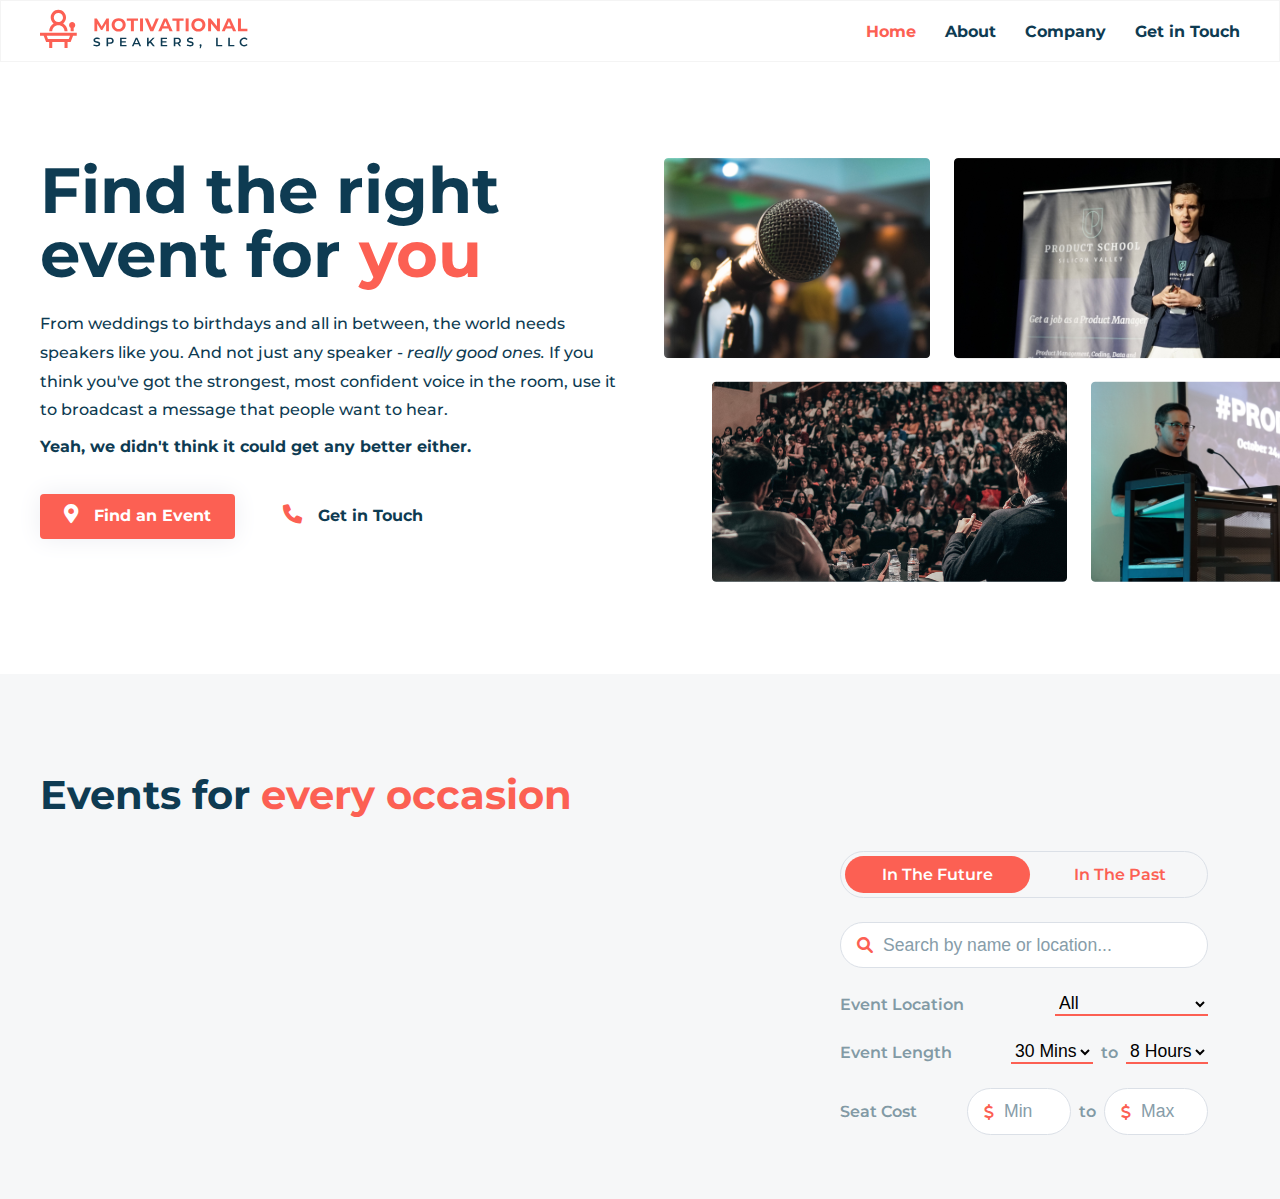
==== index.html @ 69e9b5e1 "Added event section filters template" ====
<!DOCTYPE html>
<html lang="en">
	<head>
		<title>Motivational Speakers, LLC</title>
		<!-- Fonts -->
		<link href='https://fonts.googleapis.com/css?family=Montserrat:100,200,300,400,500,600,700,800,900' rel='stylesheet'>
		<!-- Styles -->
		<link rel="stylesheet" href="./css/styles.css">
		<link rel="stylesheet" href="./css/fontawesome.css">
		<!-- JavaScript -->
		<script
			src="https://code.jquery.com/jquery-3.6.0.min.js"
			integrity="sha256-/xUj+3OJU5yExlq6GSYGSHk7tPXikynS7ogEvDej/m4="
			crossorigin="anonymous">
		</script>
		<script type="text/javascript" src="./js/scripts.js"></script>
	</head>
	<body>
		<!-- Site Navigation -->
		<div class="site-nav-wrapper wide-wrapper">
			<div class="site-nav-container container">
				<div class="site-logo-wrapper">
					<a href="index.html">
						<img class="site-logo" src="assets/logo.svg" alt="Motivational Speakers, LLC">
					</a>
				</div>
				<div class="site-nav">
					<li><a class="site-nav-link" href="./index.html">Home</a></li>
					<li><a class="site-nav-link" href="#">About</a></li>
					<li><a class="site-nav-link" href="#">Company</a></li>
					<li><a class="site-nav-link" href="#">Get in Touch</a></li>
				</div>
			</div>
		</div>
		<!-- Landing Focus Content -->
		<div class="focus-area-wrapper wide-wrapper">
			<div class="focus-area-background-container">
				<img src="assets/top-graphic.png" alt="Pictures of Motivational Speakers">
			</div>
			<div class="focus-area-content-container container">
				<div class="focus-area-content">
					<h1 class="focus-area-header">Find the right event for <span class="highlight-text">you</span></h1>
					<div class="focus-area-description">
						From weddings to birthdays and all in between, the world needs speakers like you.  And not just any speaker - <i>really good ones.</i>  If you think you've got the strongest, most confident voice in the room, use it to broadcast a message that people want to hear.
						<div class="focus-area-tagline">Yeah, we didn't think it could get any better either.</div>
						<div class="focus-area-buttons">
							<a class="large-button solid-button" href="#"><i class="fas fa-map-marker-alt"></i>Find an Event</a>
							<a class="large-button" href="#"><i class="fas fa-phone"></i>Get in Touch</a>
						</div>
					</div>
				</div>
			</div>
		</div>
		<div class="events-section-wrapper wide-wrapper">
			<div class="events-section-container container">
				<h2 class="events-header">Events for <span class="highlight-text">every occasion</span></h2>
				<div class="events-wrapper">
					<div id="events-container" class="events-container">
						<div id="events-results" class="events-results">
							
						</div>
						<div id="events-filters" class="events-filters">
							<form id="event-filters-form" class="event-filters-form">
								<div class="radio-large-wrapper">
									<input type="radio" id="event-archived-future" name="archived" value="0" checked>
									<label for="archived-future">In The Future</label>
									<input type="radio" id="event-archived-past" name="archived" value="1">
									<label for="archived-past">In The Past</label>
								</div>

								<div class="event-name-search-wrapper filter-text-wrapper">
									<i class="fas fa-search"></i>
									<input type="text" id="event-name" name="event-name" placeholder="Search by name or location...">
								</div>

								<div class="event-filter-row">
									<div class="event-filter-row-label">Event Location</div>
									<div class="event-filter-row-inputs">
										<select name="event-location" id="event-location">
											<option value="All" selected>All</option>
											<option value="Atlanta, GA">Atlanta, GA</option>
											<option value="Coolray Field">Coolray Field</option>
											<option value="SunTrust Plaza">SunTrust Plaza</option>
											<option value="Peachtree Tower">Peachtree Tower</option>
										</select>
									</div>
								</div>
								<div class="event-filter-row">
									<div class="event-filter-row-label">Event Length</div>
									<div class="event-filter-row-inputs">
										<select name="event-length-min" id="event-length-min">
											<option value="30 Mins" selected>30 Mins</option>
											<option value="1 Hour">1 Hour</option>
											<option value="2 Hours">2 Hours</option>
											<option value="3 Hours">3 Hours</option>
											<option value="8 Hours">8 Hours</option>
										</select>
										<div class="filter-row-input-seperator">to</div>
										<select name="event-length-Max" id="event-length-Max">
											<option value="30 Mins">30 Mins</option>
											<option value="1 Hour">1 Hour</option>
											<option value="2 Hours">2 Hours</option>
											<option value="3 Hours">3 Hours</option>
											<option value="8 Hours" selected>8 Hours</option>
										</select>
									</div>
								</div>

								<div class="event-filter-row">
									<div class="event-filter-row-label">Seat Cost</div>
									<div class="event-filter-row-inputs ">
										<div class="filter-text-wrapper">
											<i class="fas fa-dollar-sign"></i>
											<input type="number" class="filter-cost-input" id="event-cost-min" name="event-cost-min" placeholder="Min">
										</div>
										<div class="filter-row-input-seperator">to</div>
										<div class="filter-text-wrapper">
											<i class="fas fa-dollar-sign"></i>
											<input type="number" class="filter-cost-input" id="event-cost-max" name="event-cost-max" placeholder="Max">
										</div>
									</div>
								</div>
							</form>
						</div>

					</div>
				</div>
			</div>
		</div>
	</body>
</html>
---- css/styles.css ----
/* Layout Elements */

body {
    margin: 0;
    color: #0e3b52;
    font-family: 'Montserrat';
}

a {
    color: #0e3b52;
    text-decoration: inherit;
    transition: all 0.5s ease;
}

a:hover {
    color: #fc6053;
}

/* Navigation */

.site-nav-wrapper {
    padding: 8px;
    border-width: 1px;
    border-style: solid;
    border-color: #f4f4f4;
    margin-bottom: 96px;
}

.site-nav-container {
    display: flex;
    justify-content: space-between;
}

.site-nav {
    align-self: center;
    font-weight: 700;
}

.site-nav-link.active-link {
    color: #fc6053;
}

.site-nav-link.active-link:hover {
    color: #0e3b52;
}

.site-nav li {
    display: inline-block;
}

.site-nav li+li {
    padding-left: 24px;
}

.site-logo {
    height: 40px;
}

/* Focus Area */

.focus-area-wrapper {
    position: relative;
    height: 424px;
    margin-bottom: 92px;
}

.focus-area-background-container {
    position: absolute;
    width: 50%;
    height: 100%;
    right: 0;
    overflow: hidden;
    transition: all 0.5s ease;
    z-index: -1;
}

.focus-area-background-container img {
    left: 24px;
    position: absolute;
}

.focus-area-content-container {
    display: flex;
}

.focus-area-content {
    width: 49%;
    padding: 0 16px 24px 0;
    background-color: #ffffff;
    box-shadow: 0 0 16px 16px #ffffff;
}

.focus-area-header {
    font-size: 4em;
    margin-top: 0;
    margin-bottom: 24px;
    line-height: 1;
}

.focus-area-description {
    line-height: 1.8;
    font-weight: 500;
}

.focus-area-tagline {
    font-weight: 700;
    padding-top: 8px;
}

.focus-area-buttons {
    display: flex;
    margin-top: 32px;
}

/* Events Section */

.events-section-wrapper {
    background-color: #f6f7f8;
    padding: 64px 0;
}

.events-header {
    font-size: 2.5em;
    margin: 32px 0;
}

.events-container {
    display: flex;
}

.events-results {
    width: 64%;
}

/* Events Filters */

.events-filters {
    flex-grow: 1;
    padding: 0 32px;
    min-width: 368px;
}

.event-filters-form > div + div {
    margin-top: 24px;
}

.filter-text-wrapper {
    border: 1px solid #dbe0e7;
    background-color: #fff;
    border-radius: 64px;
    padding: 8px;
    display: flex;
    align-items: center;
}

.filter-text-wrapper > i {
    padding: 0 8px;
    color: #fc6053;
}

.filter-text-wrapper > input {
    border: none;
    outline: none;
    flex-grow: 1;
    font-size: 1.1em;
    line-height: 1.5;
}

.filter-text-wrapper > input::placeholder {
    color: #879da9;
    opacity: 1;
}

.event-filter-row {
    display: flex;
    justify-content: space-between;
    align-items: center;
}

.event-filter-row-label {
    color: #829aa5;
    font-weight: 600;
}

.event-filter-row-inputs {
    flex-grow: 1;
    display: flex;
    justify-content: flex-end;
    align-items: center;
}

.event-filter-row-inputs select {
    border-width: 0 0 2px 0;
    border-color: #fc6053;
    background: transparent;
    font-size: 1.1em;
    line-height: 1.5;
    outline: none;
}

.filter-row-input-seperator {
    color: #829aa5;
    font-weight: 600;
    padding: 0 8px;
}

.filter-cost-input {
    width: 56px;
}

/* Reusable Styles */

.container {
    max-width:  1200px;
    flex-grow: 1;
}

.wide-wrapper {
    display: flex;
    justify-content: center;
}

.highlight-text {
    color: #fc6053;
}

/* Buttons */

.large-button {
    padding: 8px 24px;
    border-radius: 4px;
    font-weight: 700;
    transition: all .25s ease;
}

.large-button i {
    padding-right: 16px;
    color: #fc6053;
    font-size: 1.2em;
    transition: all .25s ease;
}

.large-button:hover {
    background-color: #fc6053;
    color: #fff;
}

.large-button:hover i {
    color: #fff;
}

.large-button + .large-button {
    margin-left: 24px;
}

.solid-button {
    background-color: #fc6053;
    color: #fff;
    box-shadow: 0 0 24px 0 #ecedf2;
}

.solid-button i {
    color: #fff;
}

.solid-button:hover {
    background-color: #fff;
    color: #fc6053;
    box-shadow: 0 0 0 0 #ecedf2;
}

.solid-button:hover i {
    color: #fc6053;
}

/* Text Radio Buttons */

.radio-large-wrapper {
    border: 1px solid #dbe0e7;
    border-radius: 64px;
    display: flex;
}

.radio-large-wrapper label {
    border-radius: 64px;
    color: #fc6053;
    padding: 9px 24px;
    transition: all 0.5s ease;
    flex-grow: 1;
    text-align: center;
    margin: 4px;
    font-weight: 600;
}

.radio-large-wrapper input[type="radio"] {
    display: none;
}

.radio-large-wrapper input[type="radio"]:checked + label {
    background-color: #fc6053;
    color: #fff;
}

/* Responsive Styles */
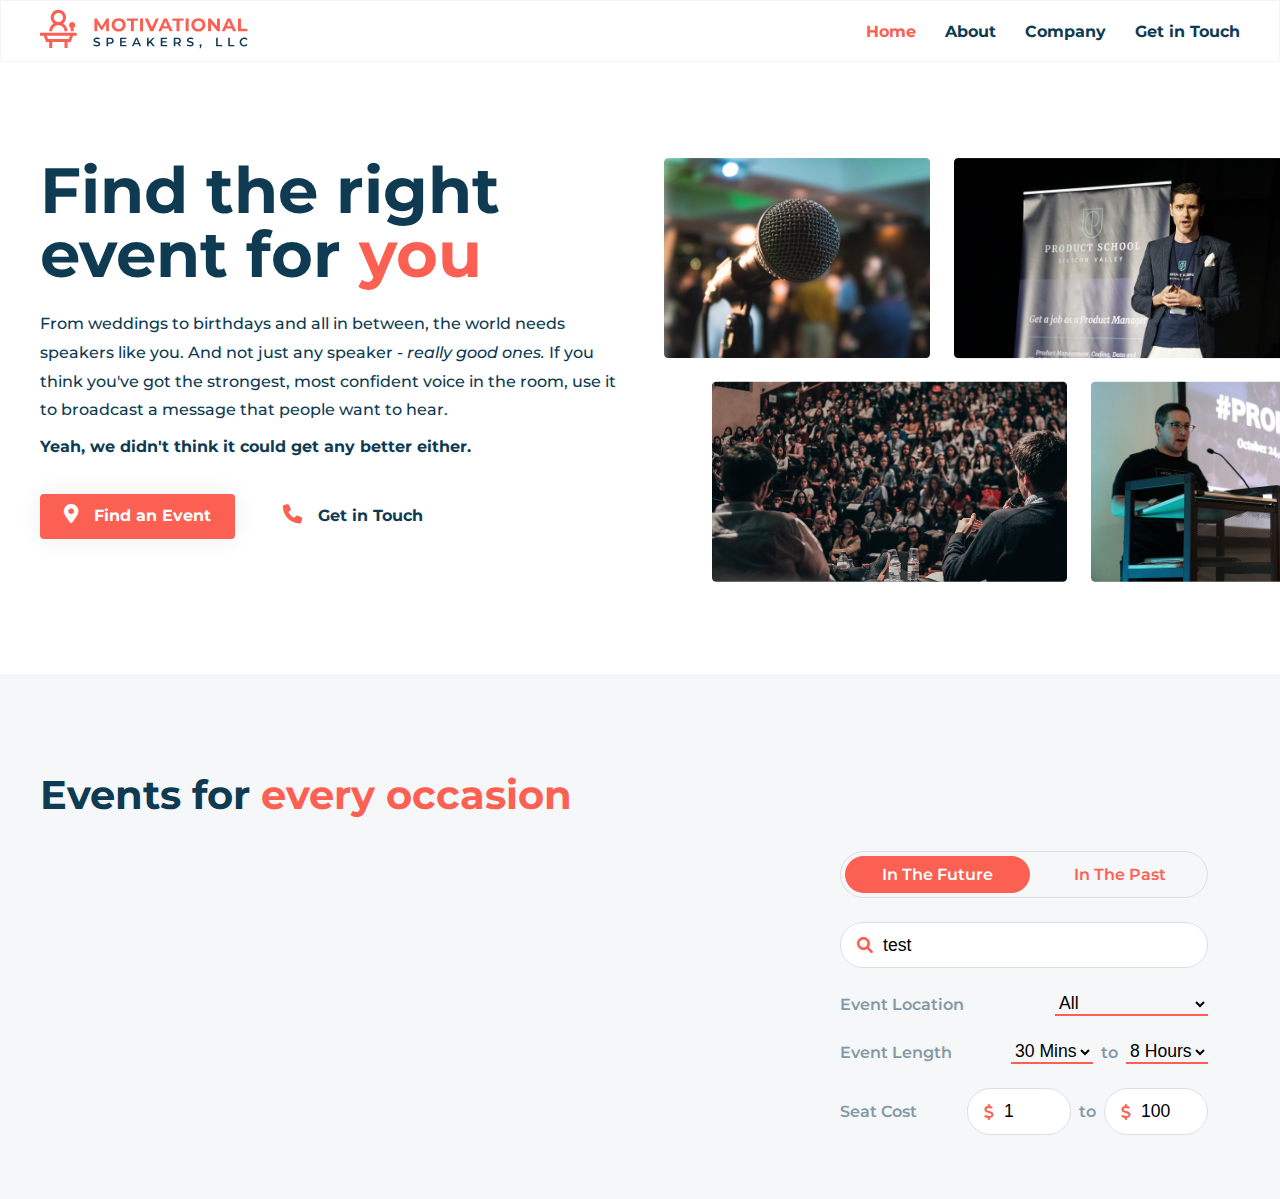
==== commit 087d810a: "Updating html input values and beginning js" ====
--- a/index.html
+++ b/index.html
@@ -51,28 +51,31 @@
 				</div>
 			</div>
 		</div>
+		<!-- Events Section -->
 		<div class="events-section-wrapper wide-wrapper">
 			<div class="events-section-container container">
 				<h2 class="events-header">Events for <span class="highlight-text">every occasion</span></h2>
 				<div class="events-wrapper">
 					<div id="events-container" class="events-container">
+						<!-- Events Section Results -->
 						<div id="events-results" class="events-results">
 							
 						</div>
+						<!-- Events Section Filters -->
 						<div id="events-filters" class="events-filters">
 							<form id="event-filters-form" class="event-filters-form">
 								<div class="radio-large-wrapper">
 									<input type="radio" id="event-archived-future" name="archived" value="0" checked>
-									<label for="archived-future">In The Future</label>
+									<label for="event-archived-future">In The Future</label>
 									<input type="radio" id="event-archived-past" name="archived" value="1">
-									<label for="archived-past">In The Past</label>
+									<label for="event-archived-past">In The Past</label>
 								</div>
-
-								<div class="event-name-search-wrapper filter-text-wrapper">
+								<div class="event-title-search-wrapper filter-text-wrapper">
 									<i class="fas fa-search"></i>
-									<input type="text" id="event-name" name="event-name" placeholder="Search by name or location...">
+									<input type="text" id="event-title" name="event-title" placeholder="Search by name or location..." value="test">
 								</div>
-
+								<!-- Ideally, the following selects would be populated dynamically on the backend, 
+									js titles and locations hard coded to match -->
 								<div class="event-filter-row">
 									<div class="event-filter-row-label">Event Location</div>
 									<div class="event-filter-row-inputs">
@@ -82,6 +85,8 @@
 											<option value="Coolray Field">Coolray Field</option>
 											<option value="SunTrust Plaza">SunTrust Plaza</option>
 											<option value="Peachtree Tower">Peachtree Tower</option>
+											<option value="Reno, CA">Reno, CA</option>
+											<option value="Rainbowland">Rainbowland</option>
 										</select>
 									</div>
 								</div>
@@ -96,7 +101,7 @@
 											<option value="8 Hours">8 Hours</option>
 										</select>
 										<div class="filter-row-input-seperator">to</div>
-										<select name="event-length-Max" id="event-length-Max">
+										<select name="event-length-Max" id="event-length-max">
 											<option value="30 Mins">30 Mins</option>
 											<option value="1 Hour">1 Hour</option>
 											<option value="2 Hours">2 Hours</option>
@@ -111,12 +116,12 @@
 									<div class="event-filter-row-inputs ">
 										<div class="filter-text-wrapper">
 											<i class="fas fa-dollar-sign"></i>
-											<input type="number" class="filter-cost-input" id="event-cost-min" name="event-cost-min" placeholder="Min">
+											<input type="number" class="filter-cost-input" id="event-cost-min" name="event-cost-min" placeholder="Min" value="1">
 										</div>
 										<div class="filter-row-input-seperator">to</div>
 										<div class="filter-text-wrapper">
 											<i class="fas fa-dollar-sign"></i>
-											<input type="number" class="filter-cost-input" id="event-cost-max" name="event-cost-max" placeholder="Max">
+											<input type="number" class="filter-cost-input" id="event-cost-max" name="event-cost-max" placeholder="Max" value="100">
 										</div>
 									</div>
 								</div>
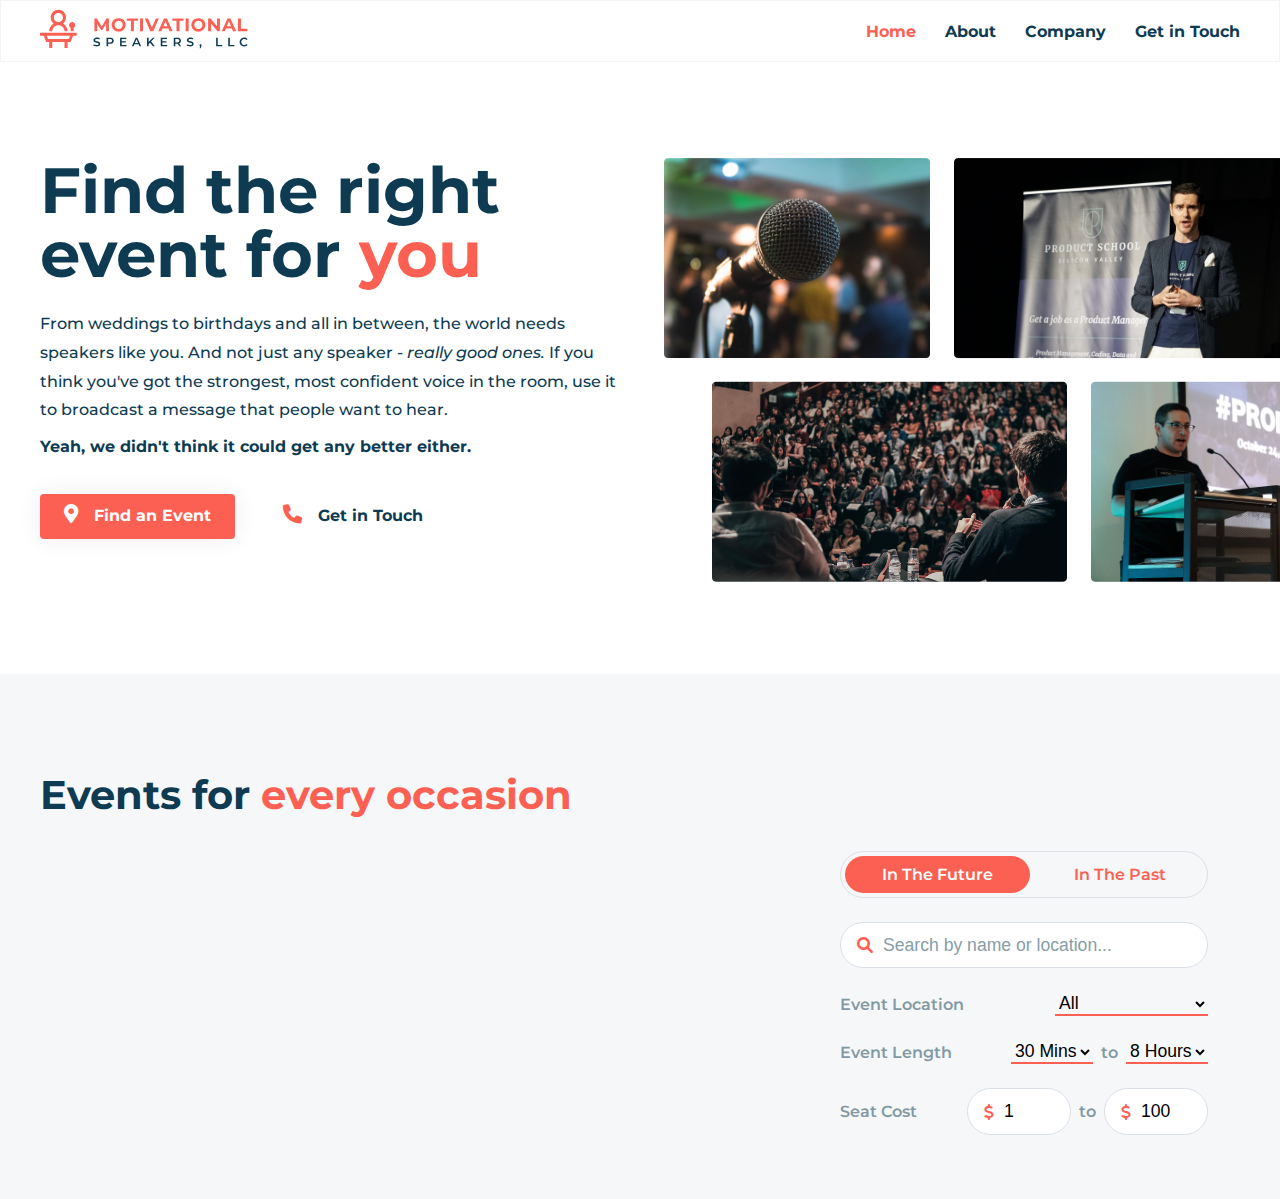
==== commit 20dda18c: "Building rough draft of event generation" ====
--- a/index.html
+++ b/index.html
@@ -65,14 +65,14 @@
 						<div id="events-filters" class="events-filters">
 							<form id="event-filters-form" class="event-filters-form">
 								<div class="radio-large-wrapper">
-									<input type="radio" id="event-archived-future" name="archived" value="0" checked>
+									<input type="radio" id="event-archived-future" name="archived" class="archived-radio" value="0" checked>
 									<label for="event-archived-future">In The Future</label>
-									<input type="radio" id="event-archived-past" name="archived" value="1">
+									<input type="radio" id="event-archived-past" name="archived" class="archived-radio" value="1">
 									<label for="event-archived-past">In The Past</label>
 								</div>
 								<div class="event-title-search-wrapper filter-text-wrapper">
 									<i class="fas fa-search"></i>
-									<input type="text" id="event-title" name="event-title" placeholder="Search by name or location..." value="test">
+									<input type="text" id="event-title" name="event-title" placeholder="Search by name or location...">
 								</div>
 								<!-- Ideally, the following selects would be populated dynamically on the backend, 
 									js titles and locations hard coded to match -->
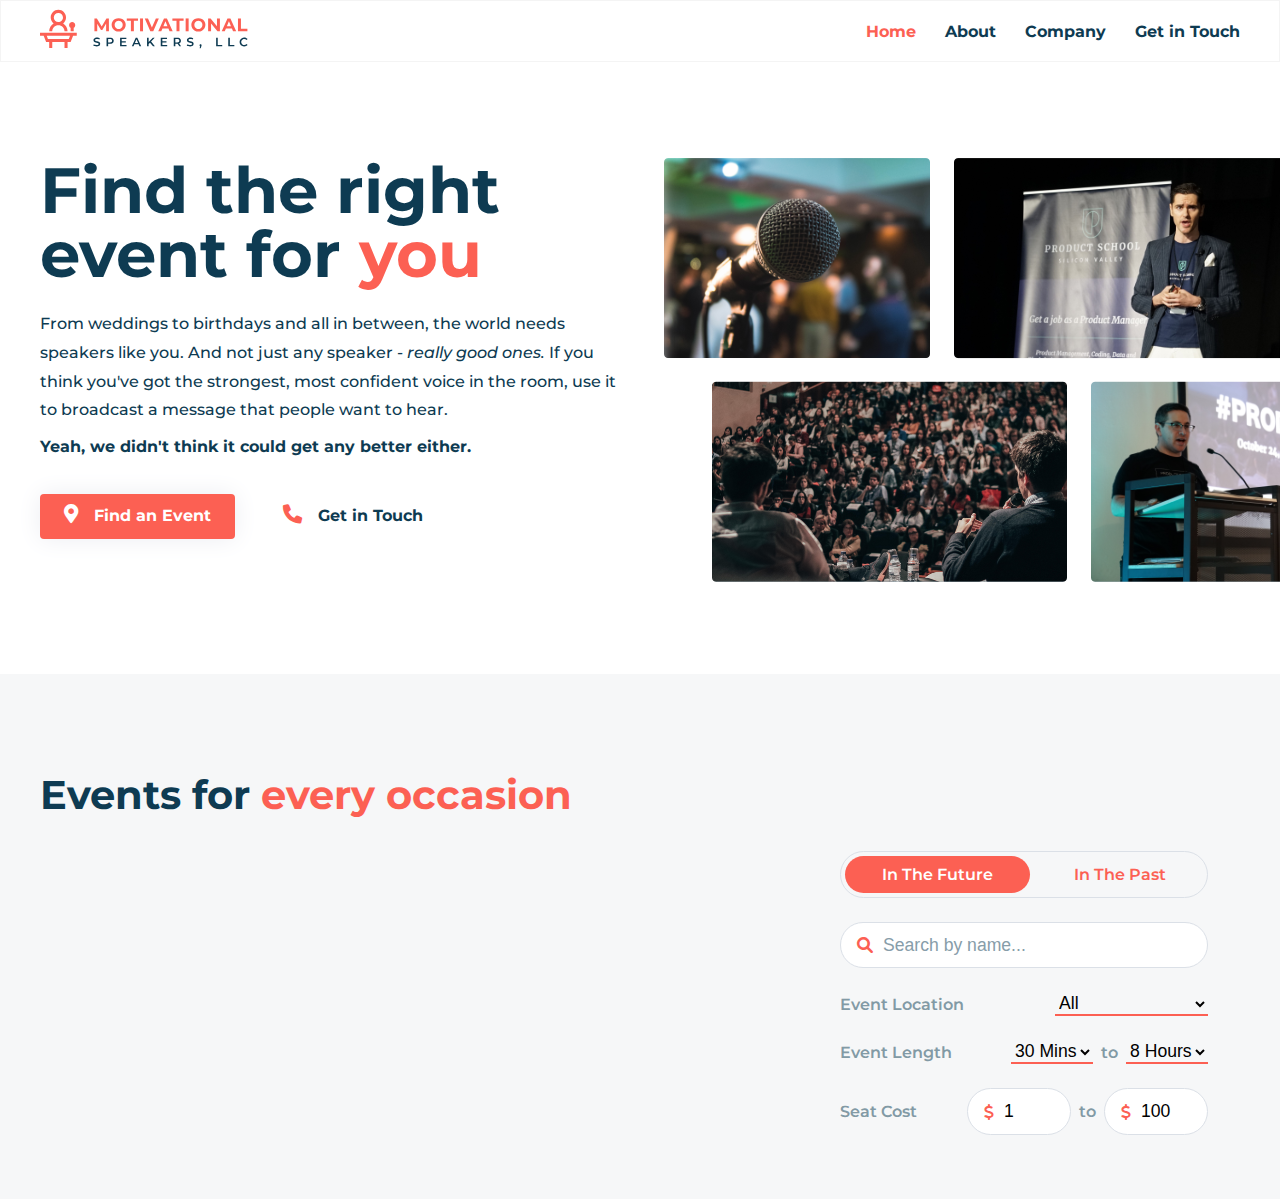
==== commit e60d1cd7: "Commented out function calls to non-existent functions for time being" ====
--- a/index.html
+++ b/index.html
@@ -72,7 +72,7 @@
 								</div>
 								<div class="event-title-search-wrapper filter-text-wrapper">
 									<i class="fas fa-search"></i>
-									<input type="text" id="event-title" name="event-title" placeholder="Search by name or location...">
+									<input type="text" id="event-title" name="event-title" placeholder="Search by name...">
 								</div>
 								<!-- Ideally, the following selects would be populated dynamically on the backend, 
 									js titles and locations hard coded to match -->
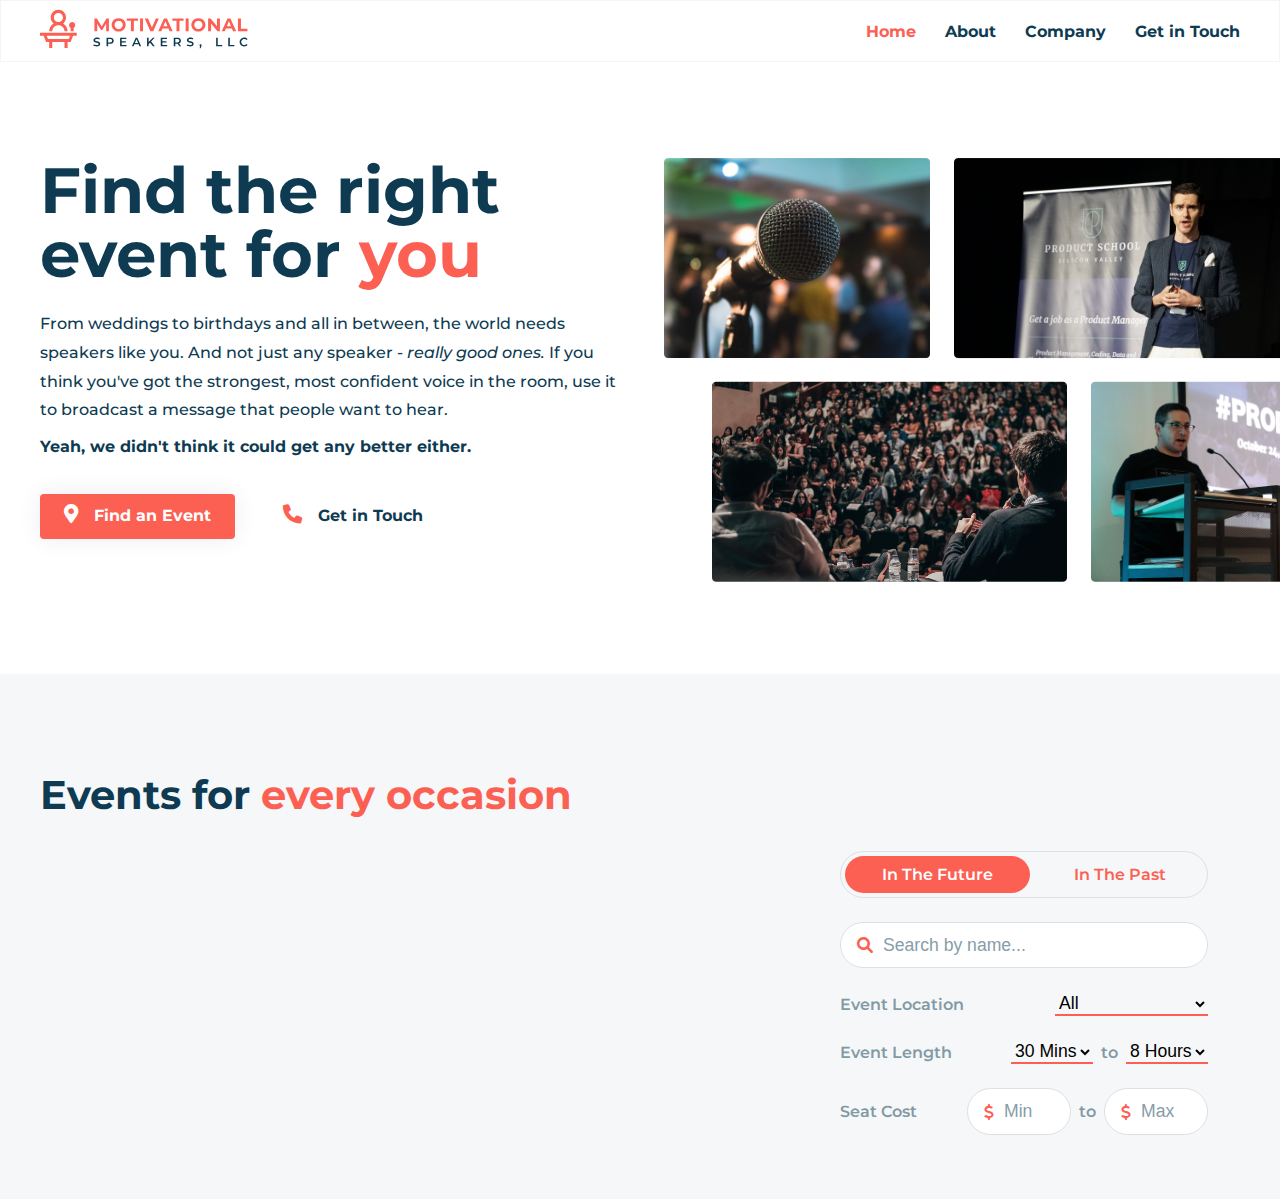
==== commit 40613c25: "Removing console logs and minor adjustments" ====
--- a/index.html
+++ b/index.html
@@ -11,7 +11,7 @@
 		<script
 			src="https://code.jquery.com/jquery-3.6.0.min.js"
 			integrity="sha256-/xUj+3OJU5yExlq6GSYGSHk7tPXikynS7ogEvDej/m4="
-			crossorigin="anonymous">
+			crossorigin="anonymous" type="text/javascript">
 		</script>
 		<script type="text/javascript" src="./js/scripts.js"></script>
 	</head>
@@ -116,12 +116,12 @@
 									<div class="event-filter-row-inputs ">
 										<div class="filter-text-wrapper">
 											<i class="fas fa-dollar-sign"></i>
-											<input type="number" class="filter-cost-input" id="event-cost-min" name="event-cost-min" placeholder="Min" value="1">
+											<input type="number" class="filter-cost-input" id="event-cost-min" name="event-cost-min" placeholder="Min" min="1" max="100">
 										</div>
 										<div class="filter-row-input-seperator">to</div>
 										<div class="filter-text-wrapper">
 											<i class="fas fa-dollar-sign"></i>
-											<input type="number" class="filter-cost-input" id="event-cost-max" name="event-cost-max" placeholder="Max" value="100">
+											<input type="number" class="filter-cost-input" id="event-cost-max" name="event-cost-max" placeholder="Max" min="1" max="100">
 										</div>
 									</div>
 								</div>
--- a/css/styles.css
+++ b/css/styles.css
@@ -130,6 +130,62 @@
 
 .events-results {
     width: 64%;
+    display: flex;
+    flex-wrap: wrap;
+}
+
+.event-wrapper {
+    width: 50%;
+}
+
+.event-container {
+    margin: 8px;
+    background: #fff;
+    border-radius: 4px;
+    overflow: hidden;
+    transition: all 0.5s ease;
+}
+
+.event-wrapper a:hover .event-container {
+    box-shadow: 0 0 16px 0 #0000002e;
+}
+
+.event-image-container {
+    position: relative;
+}
+
+.event-image-container img {
+    width: 100%;
+}
+
+.event-image-details {
+    position: absolute;
+    bottom: 5px;
+    background: #00000094;
+    color: #fff;
+    width: 100%;
+    padding: 8px 16px;
+}
+
+.event-image-details i.fas {
+    font-size: .8em;
+    padding-right: 8px;
+}
+
+.event-details {
+    padding: 8px 16px;
+}
+
+.event-title {
+    color: #0e3b52;
+    font-weight: 800;
+    font-size: 1.1em;
+    padding-bottom: 8px;
+}
+
+.event-date-location {
+    color: #6e8997;
+    padding-bottom: 8px;
 }
 
 /* Events Filters */
@@ -218,6 +274,8 @@
 .wide-wrapper {
     display: flex;
     justify-content: center;
+    padding-left: 8px;
+    padding-right: 8px;
 }
 
 .highlight-text {
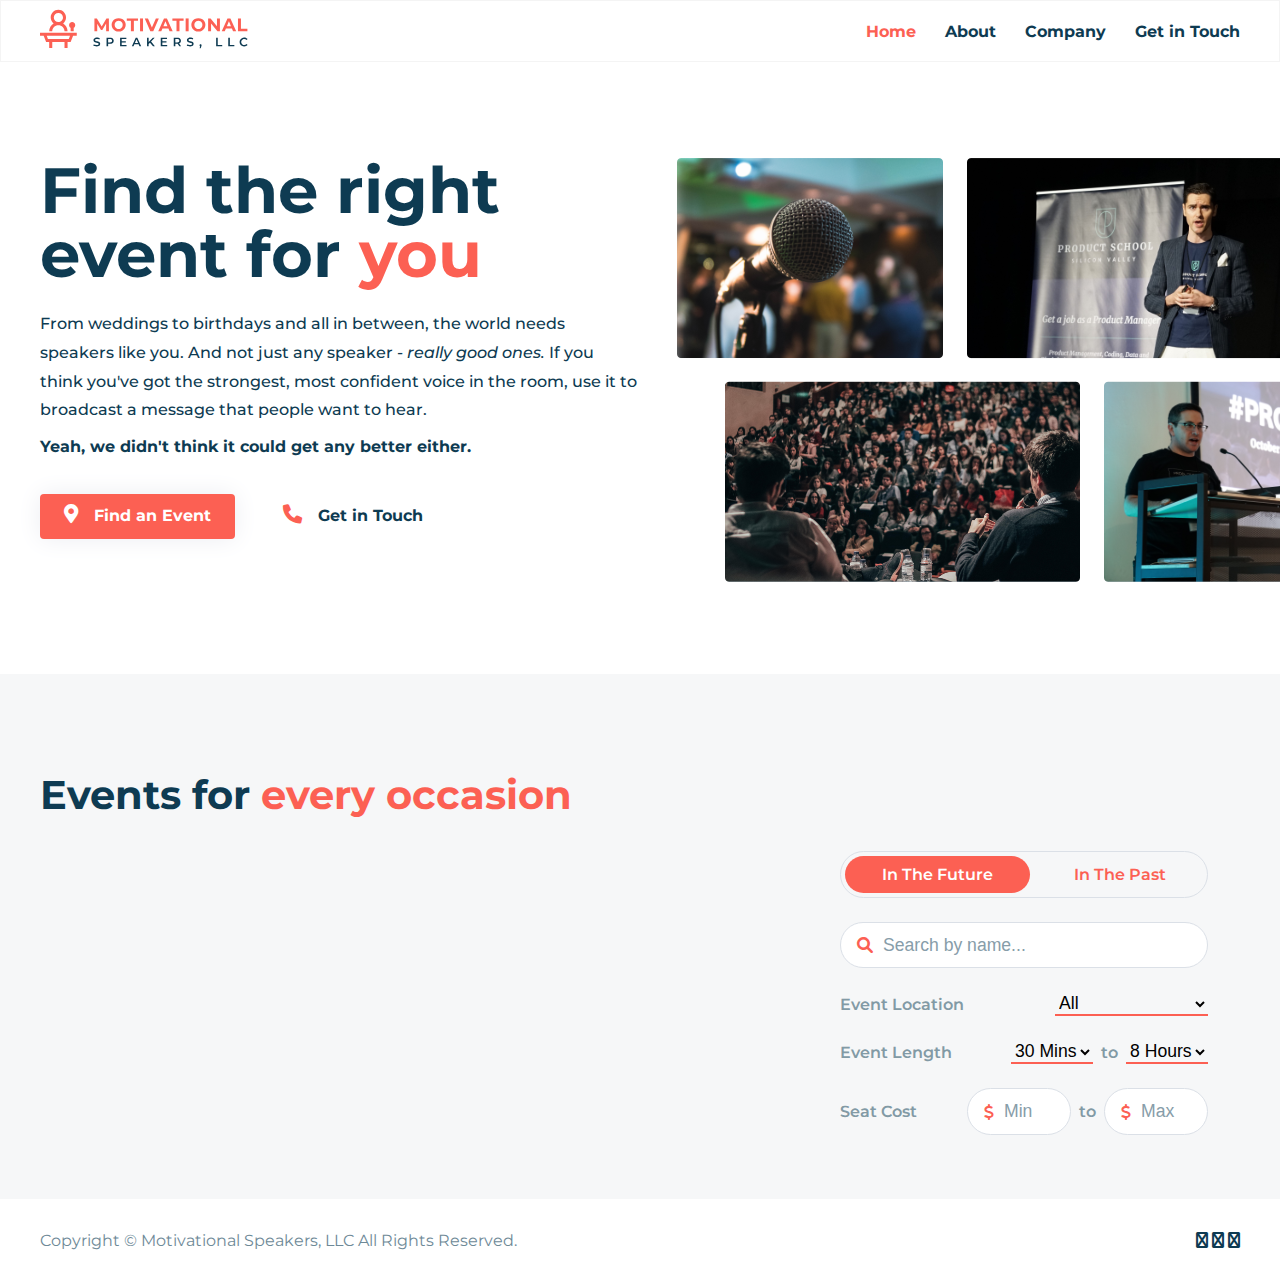
==== commit 7d98b08e: "Filter form trigger and search clarity" ====
--- a/index.html
+++ b/index.html
@@ -39,7 +39,7 @@
 			</div>
 			<div class="focus-area-content-container container">
 				<div class="focus-area-content">
-					<h1 class="focus-area-header">Find the right event for <span class="highlight-text">you</span></h1>
+					<h1 class="focus-area-header">Find the right <br />event for <span class="highlight-text">you</span></h1>
 					<div class="focus-area-description">
 						From weddings to birthdays and all in between, the world needs speakers like you.  And not just any speaker - <i>really good ones.</i>  If you think you've got the strongest, most confident voice in the room, use it to broadcast a message that people want to hear.
 						<div class="focus-area-tagline">Yeah, we didn't think it could get any better either.</div>
@@ -57,29 +57,25 @@
 				<h2 class="events-header">Events for <span class="highlight-text">every occasion</span></h2>
 				<div class="events-wrapper">
 					<div id="events-container" class="events-container">
-						<!-- Events Section Results -->
-						<div id="events-results" class="events-results">
-							
-						</div>
 						<!-- Events Section Filters -->
 						<div id="events-filters" class="events-filters">
 							<form id="event-filters-form" class="event-filters-form">
 								<div class="radio-large-wrapper">
-									<input type="radio" id="event-archived-future" name="archived" class="archived-radio" value="0" checked>
+									<input type="radio" id="event-archived-future" name="archived" class="archived-radio event-filter" value="0" checked>
 									<label for="event-archived-future">In The Future</label>
-									<input type="radio" id="event-archived-past" name="archived" class="archived-radio" value="1">
+									<input type="radio" id="event-archived-past" name="archived" class="archived-radio event-filter" value="1">
 									<label for="event-archived-past">In The Past</label>
 								</div>
 								<div class="event-title-search-wrapper filter-text-wrapper">
 									<i class="fas fa-search"></i>
-									<input type="text" id="event-title" name="event-title" placeholder="Search by name...">
+									<input type="text" id="event-title" name="event-title" class="event-filter" placeholder="Search by name...">
 								</div>
 								<!-- Ideally, the following selects would be populated dynamically on the backend, 
 									js titles and locations hard coded to match -->
 								<div class="event-filter-row">
 									<div class="event-filter-row-label">Event Location</div>
 									<div class="event-filter-row-inputs">
-										<select name="event-location" id="event-location">
+										<select name="event-location" id="event-location" class="event-filter">
 											<option value="All" selected>All</option>
 											<option value="Atlanta, GA">Atlanta, GA</option>
 											<option value="Coolray Field">Coolray Field</option>
@@ -93,7 +89,7 @@
 								<div class="event-filter-row">
 									<div class="event-filter-row-label">Event Length</div>
 									<div class="event-filter-row-inputs">
-										<select name="event-length-min" id="event-length-min">
+										<select name="event-length-min" id="event-length-min" class="event-filter">
 											<option value="30 Mins" selected>30 Mins</option>
 											<option value="1 Hour">1 Hour</option>
 											<option value="2 Hours">2 Hours</option>
@@ -101,7 +97,7 @@
 											<option value="8 Hours">8 Hours</option>
 										</select>
 										<div class="filter-row-input-seperator">to</div>
-										<select name="event-length-Max" id="event-length-max">
+										<select name="event-length-Max" id="event-length-max" class="event-filter">
 											<option value="30 Mins">30 Mins</option>
 											<option value="1 Hour">1 Hour</option>
 											<option value="2 Hours">2 Hours</option>
@@ -116,19 +112,34 @@
 									<div class="event-filter-row-inputs ">
 										<div class="filter-text-wrapper">
 											<i class="fas fa-dollar-sign"></i>
-											<input type="number" class="filter-cost-input" id="event-cost-min" name="event-cost-min" placeholder="Min" min="1" max="100">
+											<input type="number" class="filter-cost-input event-filter" id="event-cost-min" name="event-cost-min" placeholder="Min" min="1" max="100">
 										</div>
 										<div class="filter-row-input-seperator">to</div>
 										<div class="filter-text-wrapper">
 											<i class="fas fa-dollar-sign"></i>
-											<input type="number" class="filter-cost-input" id="event-cost-max" name="event-cost-max" placeholder="Max" min="1" max="100">
+											<input type="number" class="filter-cost-input event-filter" id="event-cost-max" name="event-cost-max" placeholder="Max" min="1" max="100">
 										</div>
 									</div>
 								</div>
 							</form>
 						</div>
-
+						<!-- Events Section Results -->
+						<div id="events-results" class="events-results">
+							
+						</div>
 					</div>
+				</div>
+			</div>
+		</div>
+		<div class="site-footer wide-wrapper">
+			<div class="container">
+				<div class="site-footer-copyright">
+					Copyright &copy; Motivational Speakers, LLC All Rights Reserved.
+				</div>
+				<div class="site-footer-links">
+					<a href="#" class="site-footer-link"><i class="fas fa-twitter"></i></a>
+					<a href="#" class="site-footer-link"><i class="fas fa-facebook-f"></i></a>
+					<a href="#" class="site-footer-link"><i class="fas fa-linkedin-in"></i></a>
 				</div>
 			</div>
 		</div>
--- a/css/styles.css
+++ b/css/styles.css
@@ -56,6 +56,21 @@
     height: 40px;
 }
 
+/* Footer Styles */
+
+.site-footer {
+    padding: 32px 16px;
+}
+
+.site-footer-copyright {
+    color: #6e8997;
+}
+
+.site-footer .container {
+    display: flex;
+    justify-content: space-between;
+}
+
 /* Focus Area */
 
 .focus-area-wrapper {
@@ -66,12 +81,13 @@
 
 .focus-area-background-container {
     position: absolute;
-    width: 50%;
+    width: 49%;
     height: 100%;
     right: 0;
     overflow: hidden;
     transition: all 0.5s ease;
     z-index: -1;
+    opacity: 1;
 }
 
 .focus-area-background-container img {
@@ -84,10 +100,11 @@
 }
 
 .focus-area-content {
-    width: 49%;
+    width: 50%;
     padding: 0 16px 24px 0;
     background-color: #ffffff;
     box-shadow: 0 0 16px 16px #ffffff;
+    transition: all 0.5s ease;
 }
 
 .focus-area-header {
@@ -126,16 +143,19 @@
 
 .events-container {
     display: flex;
+    flex-direction: row-reverse;
 }
 
 .events-results {
     width: 64%;
     display: flex;
     flex-wrap: wrap;
+    transition: all 0.5s ease;
 }
 
 .event-wrapper {
     width: 50%;
+    transition: all 0.5s ease;
 }
 
 .event-container {
@@ -192,8 +212,8 @@
 
 .events-filters {
     flex-grow: 1;
-    padding: 0 32px;
-    min-width: 368px;
+    /* padding: 0 32px; */
+    min-width: 345px;
 }
 
 .event-filters-form > div + div {
@@ -360,3 +380,77 @@
 }
 
 /* Responsive Styles */
+
+@media screen and (min-width: 1200px) {
+    .events-filters {
+        padding: 0 32px;
+    }
+}
+
+@media screen and (max-width: 960px) {
+    .focus-area-content {
+        width: 100%;
+    }
+
+    .focus-area-background-container {
+        opacity: 0;
+    }
+    
+    .events-filters {
+        padding: 16px 8px;
+    }
+    
+    .events-container {
+        flex-direction: column;
+    }
+
+    .events-results {
+        width: 100%;
+    }
+}
+
+@media screen and (max-width: 650px) {
+    .focus-area-header {
+        font-size: 11vw;
+    }
+
+    .site-nav-container {
+        flex-direction: column;
+    }
+
+    .site-nav {
+        margin-top: 8px;
+    }
+
+    .event-wrapper {
+        width: 100%;
+    }
+    
+}
+
+@media screen and (max-width: 440px) {
+    .focus-area-buttons {
+        flex-direction: column;
+    }
+
+    .focus-area-buttons .large-button {
+        text-align: center;
+    }
+
+    .large-button + .large-button {
+        margin-left: 0;
+        margin-top: 8px;
+    }
+
+    .site-nav {
+        margin-top: 8px;
+        display: flex;
+        flex-direction: column;
+        align-items: center;
+    }
+
+    .site-nav li + li {
+        padding-left: 0px;
+        padding-top: 8px;
+    }
+}